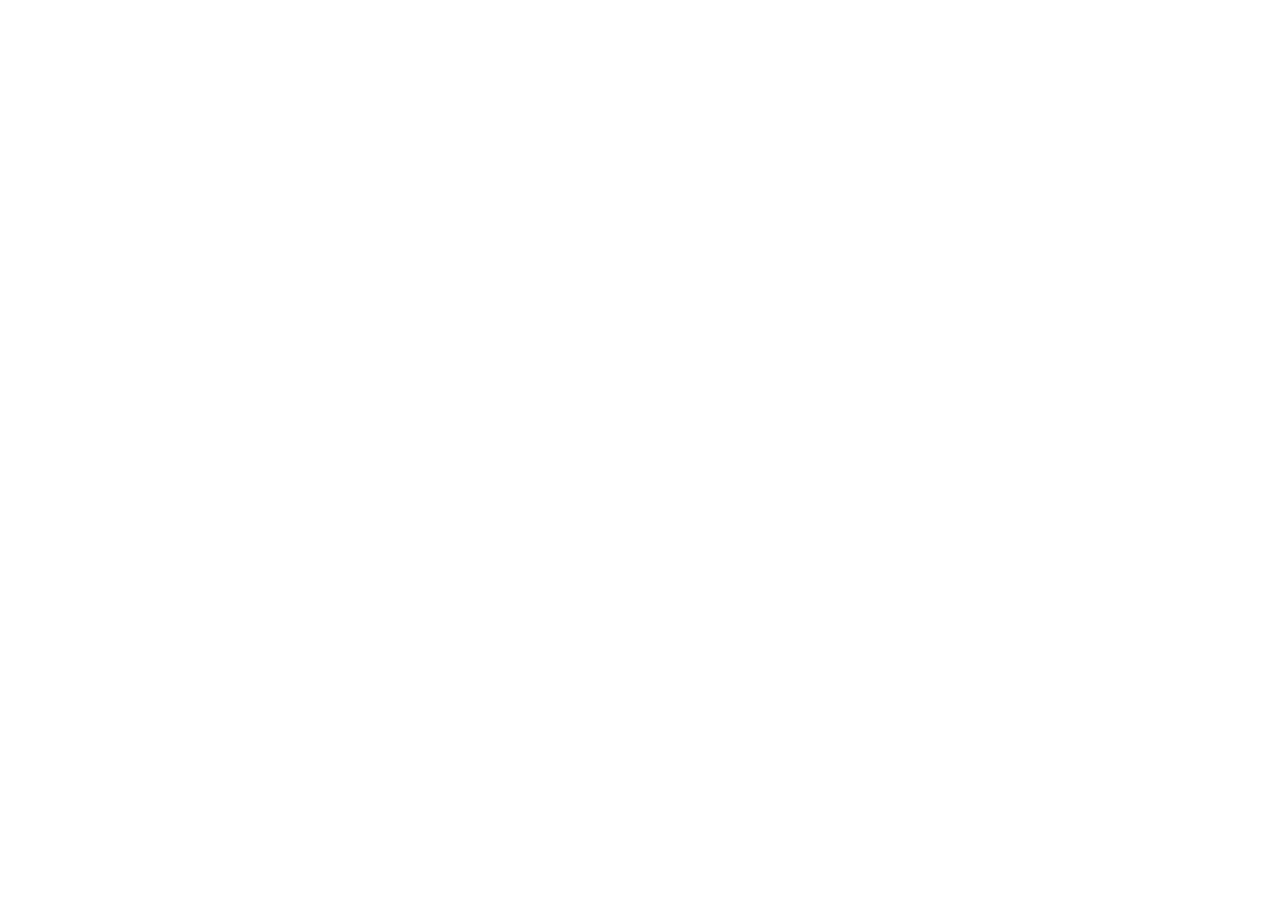
==== index.html @ 19bc9fd5 "Publish Dictello 0.2.0-beta.8 site and update feed" ====
<!doctype html><html lang="ru"><head><meta charset="UTF-8"/><meta name="viewport" content="width=device-width,initial-scale=1"/><meta name="theme-color" content="#d8ddd6"/><meta name="description" content="Dictello — локальная диктовка, перевод и работа с текстом на Mac."/><link rel="icon" type="image/png" href="/Dictello/assets/AppIcon.png"/><link rel="apple-touch-icon" href="/Dictello/assets/AppIcon.png"/><title>Dictello — говорите, Mac сделает остальное</title>  <script type="module" crossorigin src="/Dictello/assets/index--EPvh8cD.js"></script>
  <link rel="stylesheet" crossorigin href="/Dictello/assets/index-Katmkp_J.css">
</head><body><div id="root"></div></body></html>
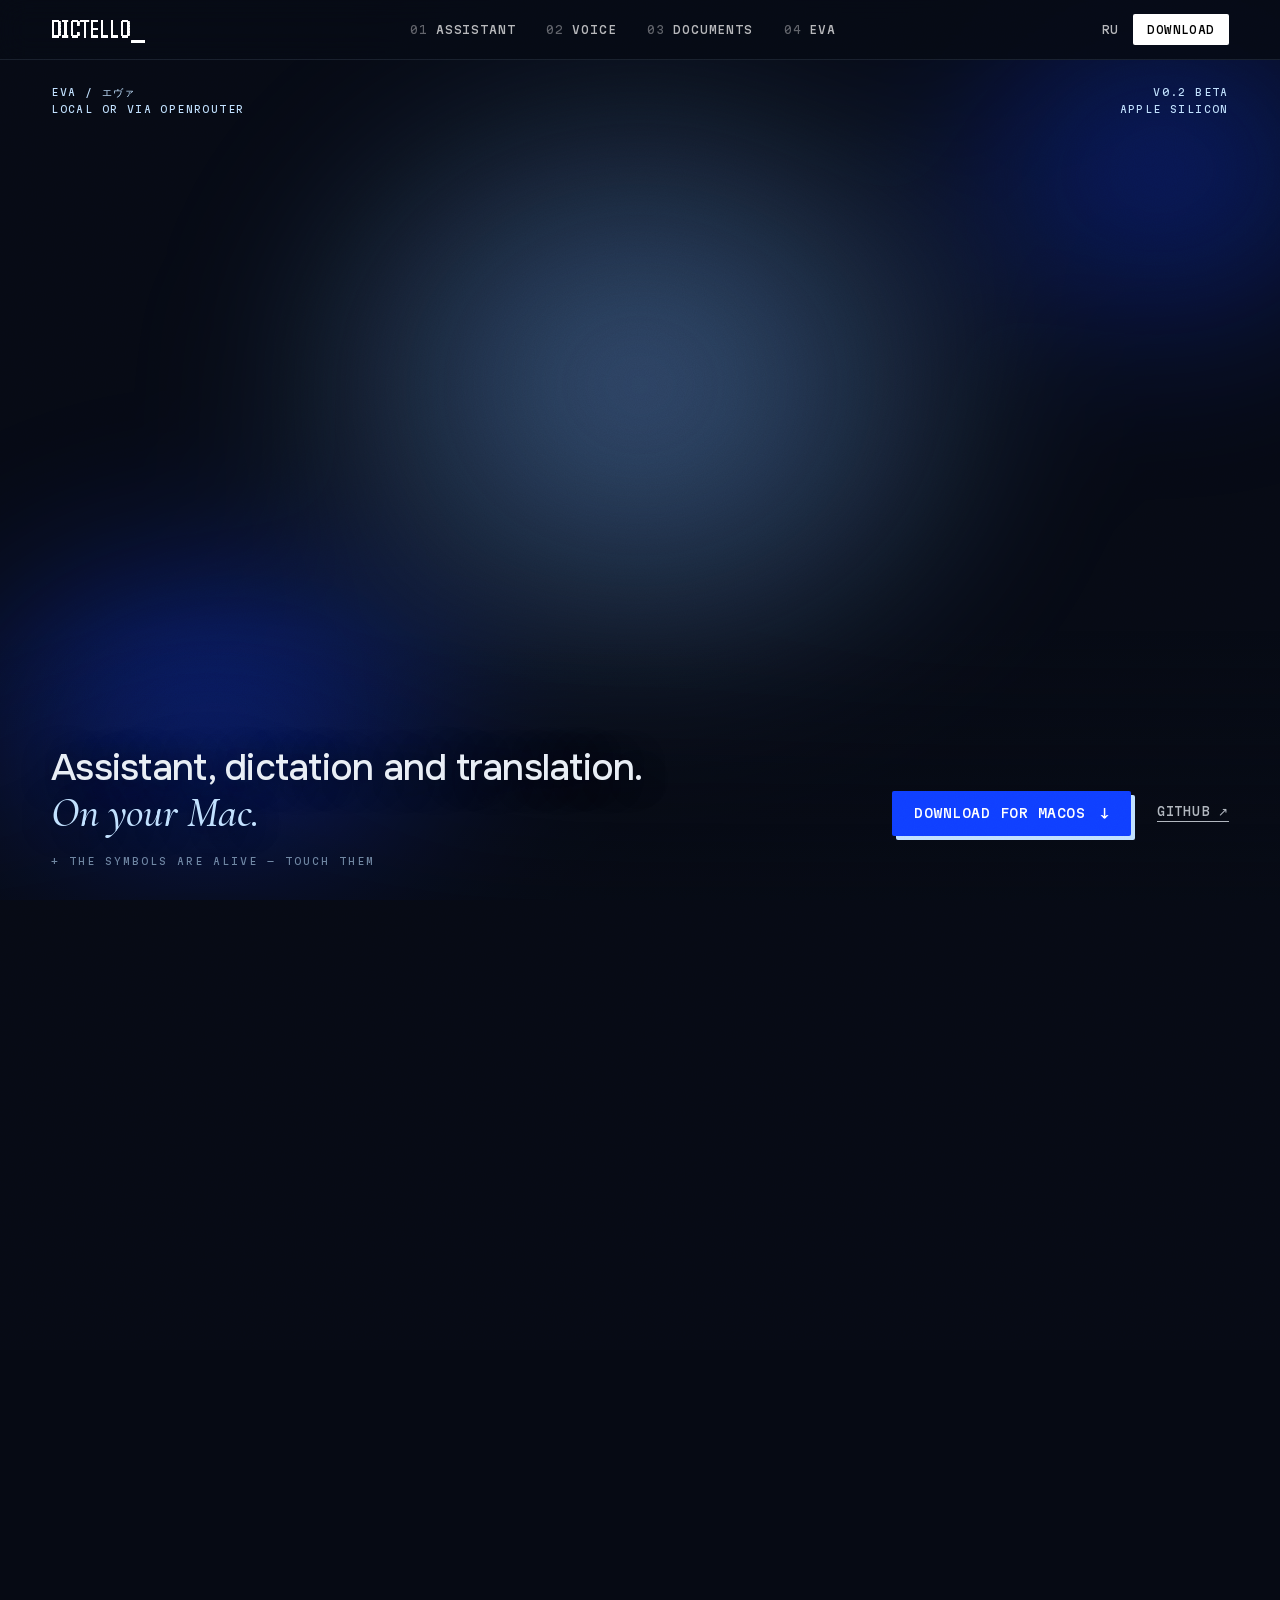
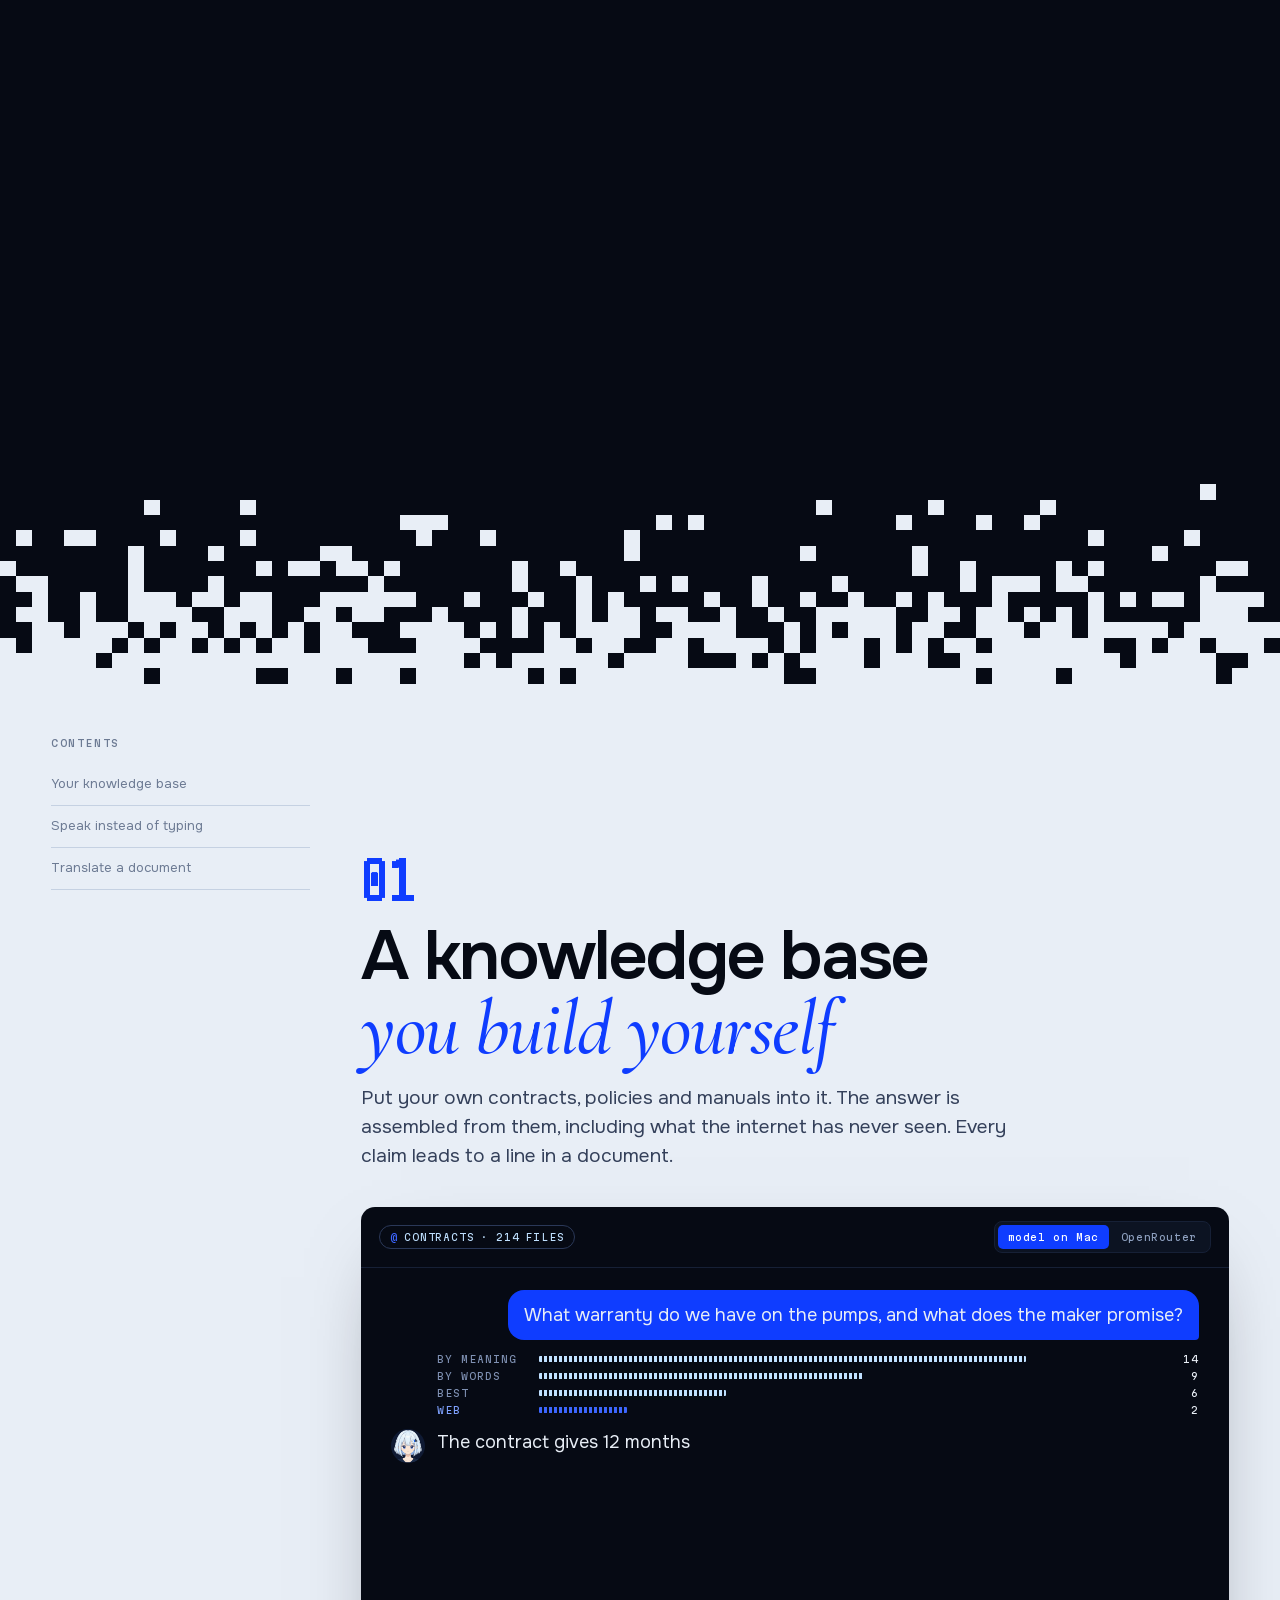
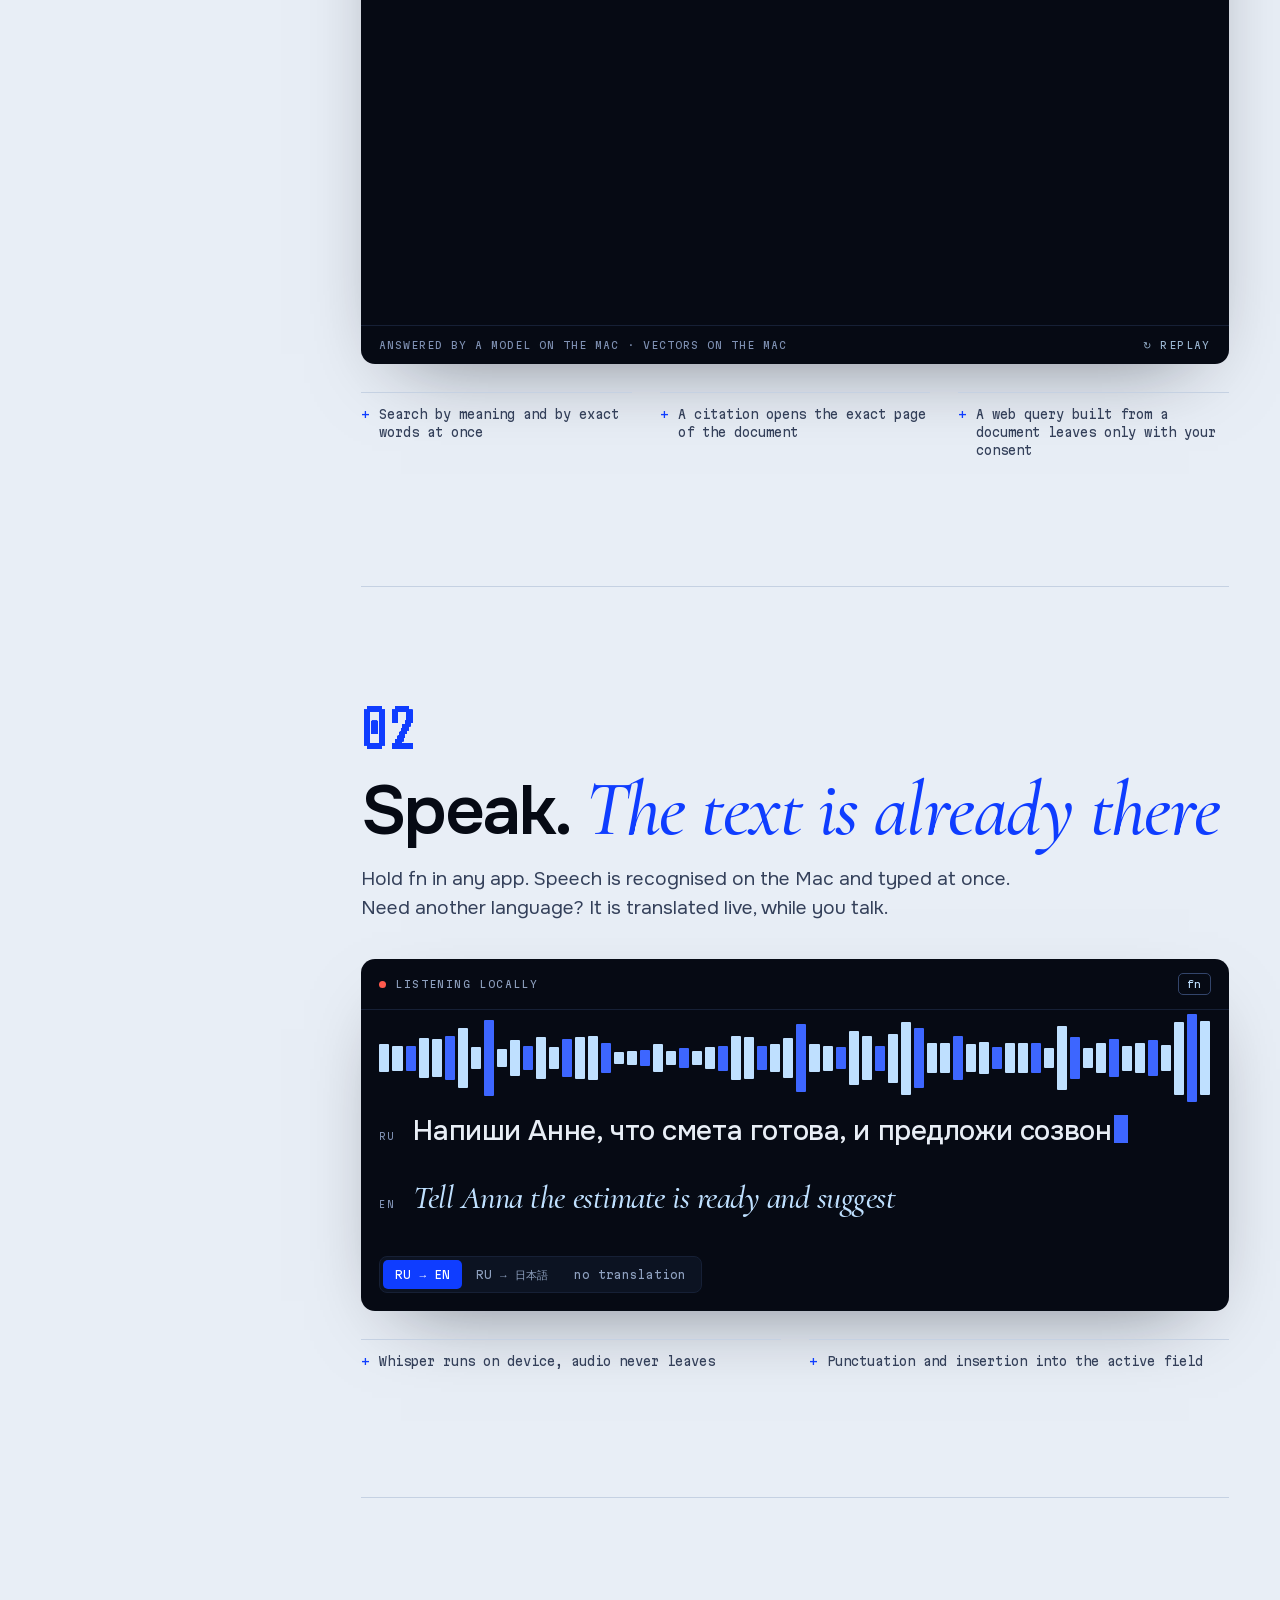
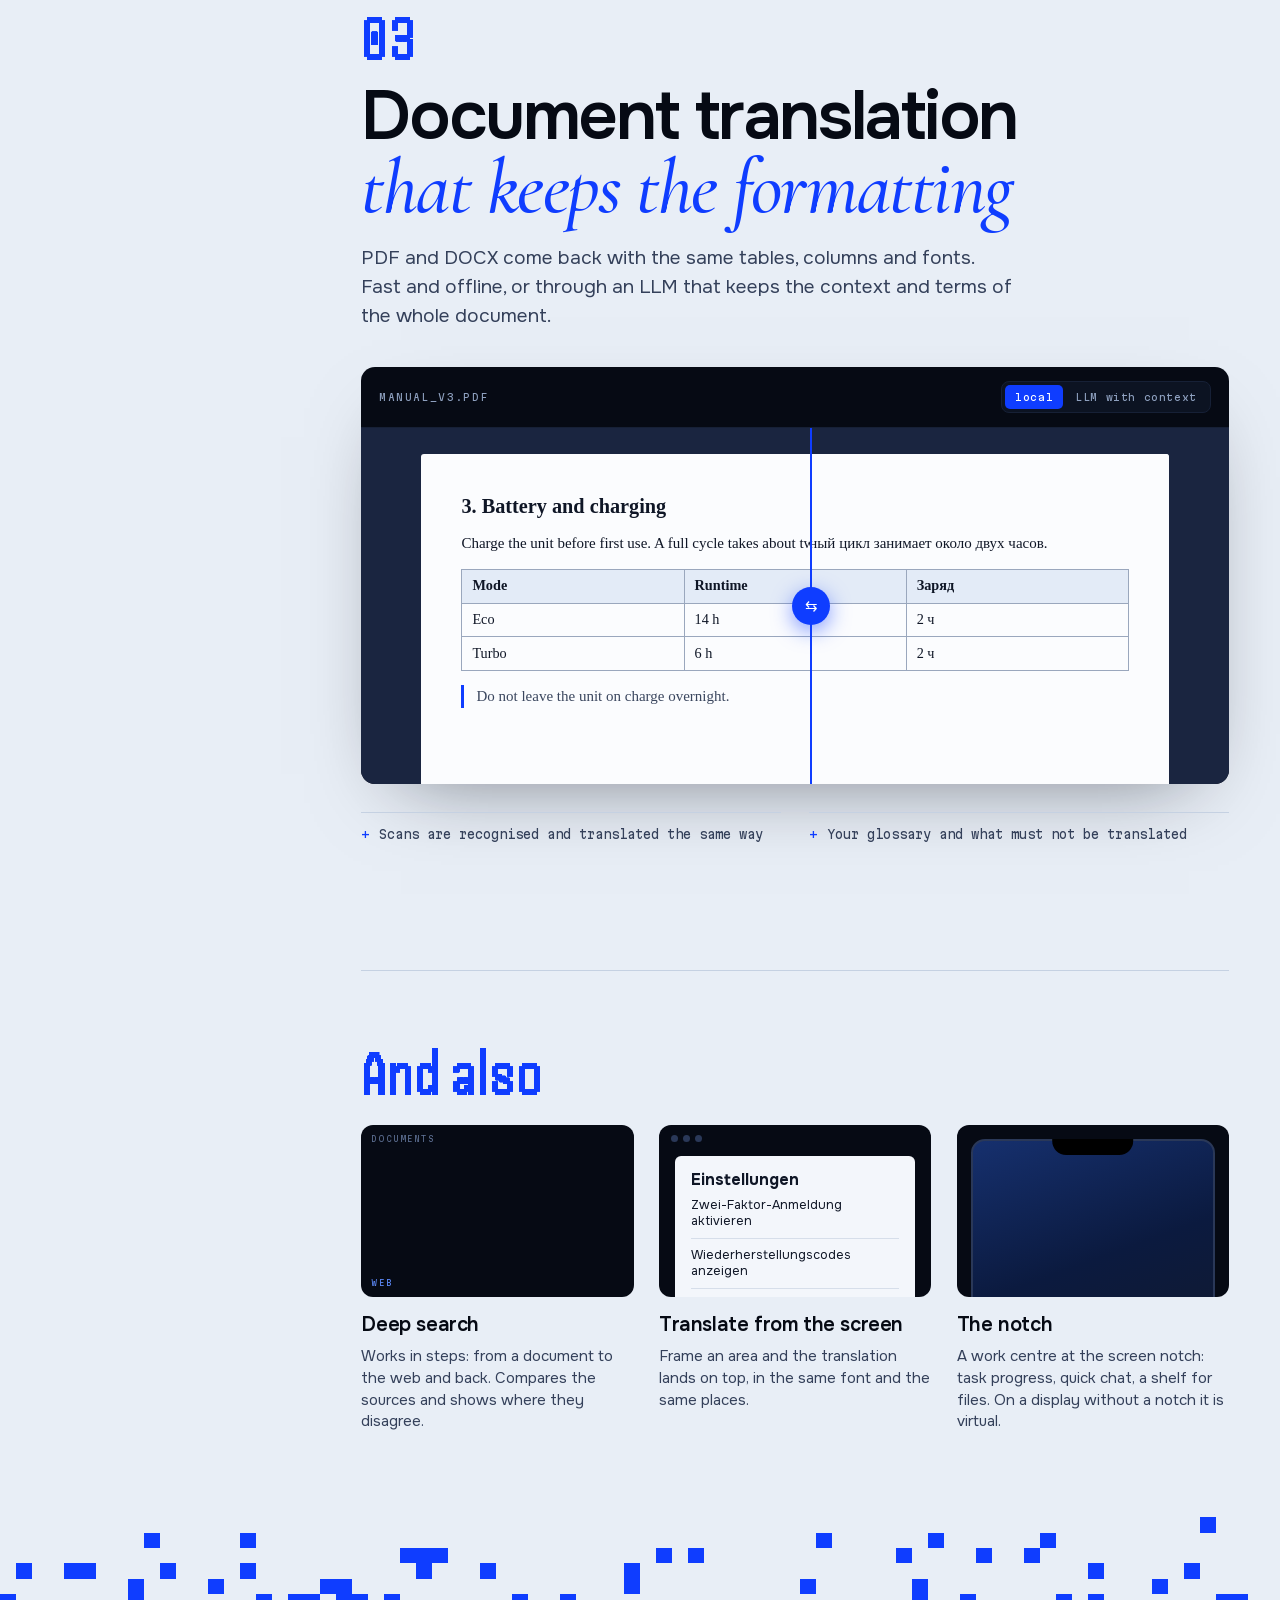
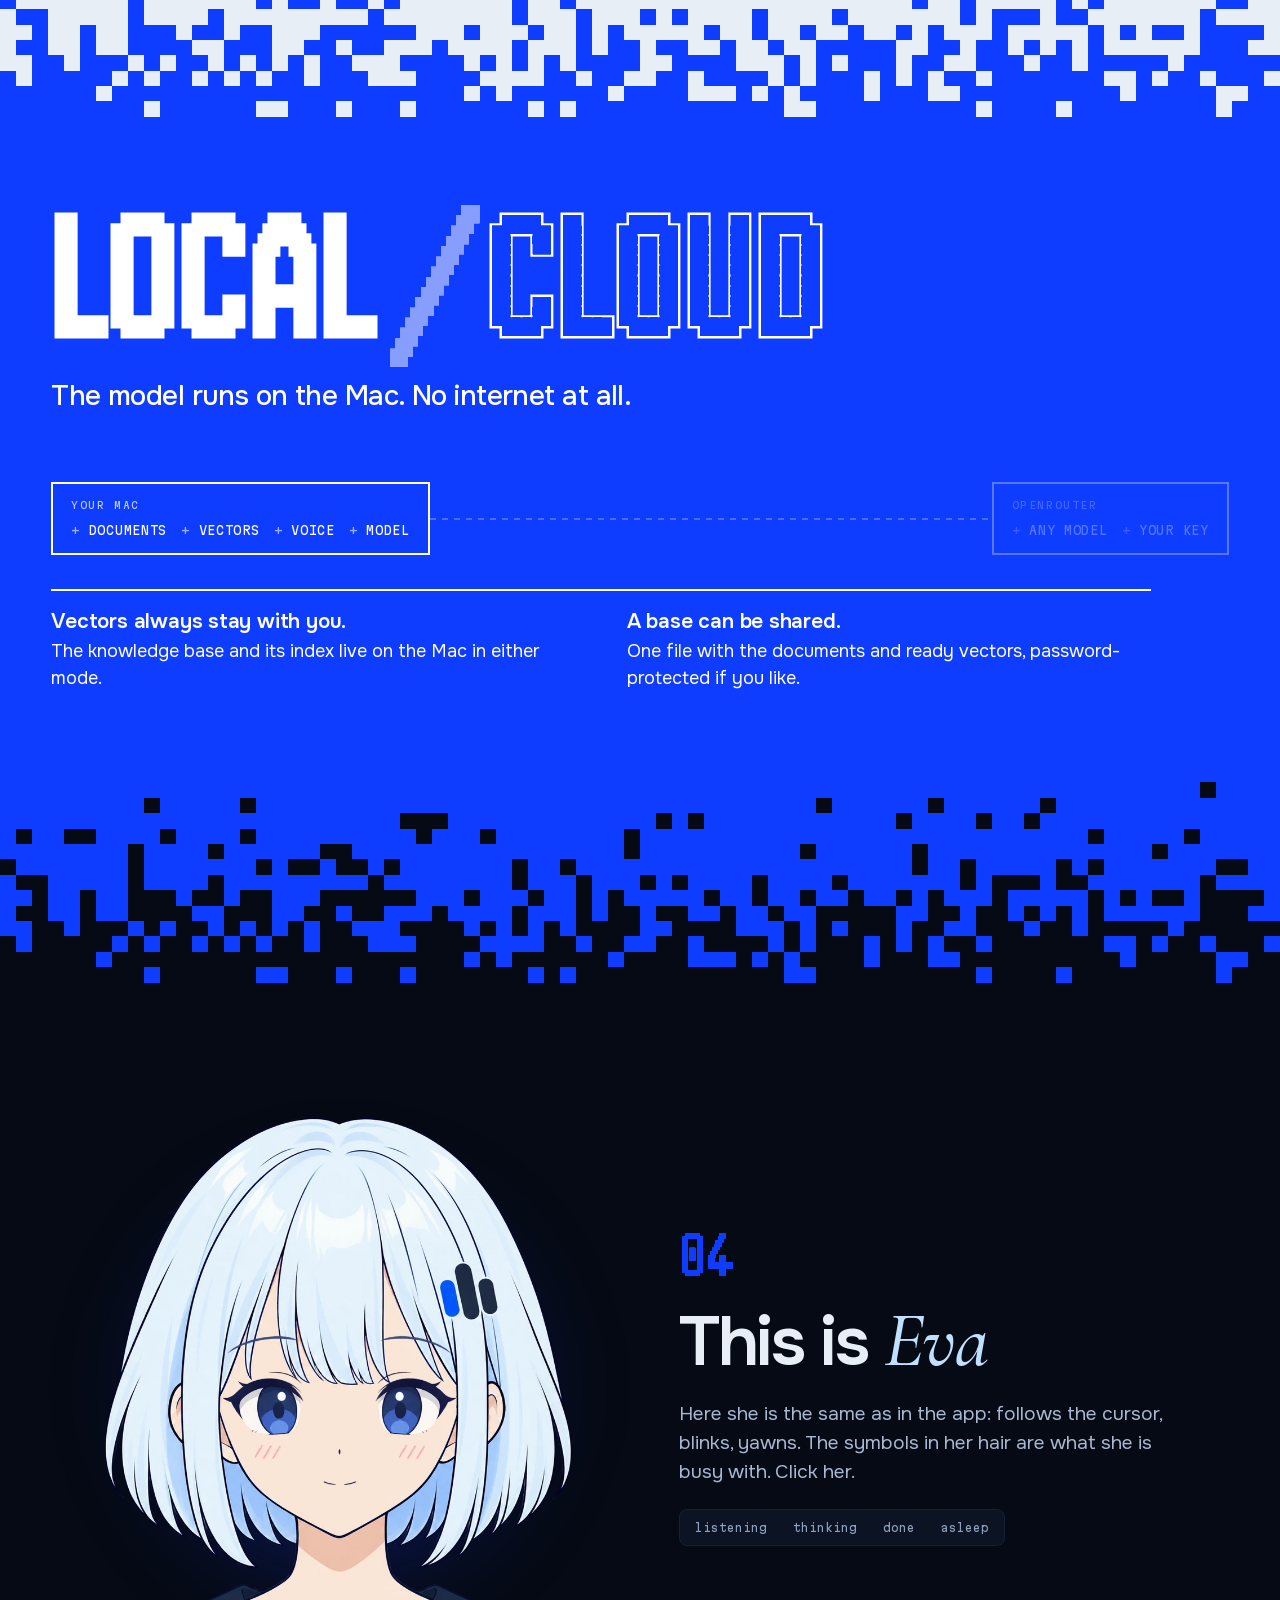
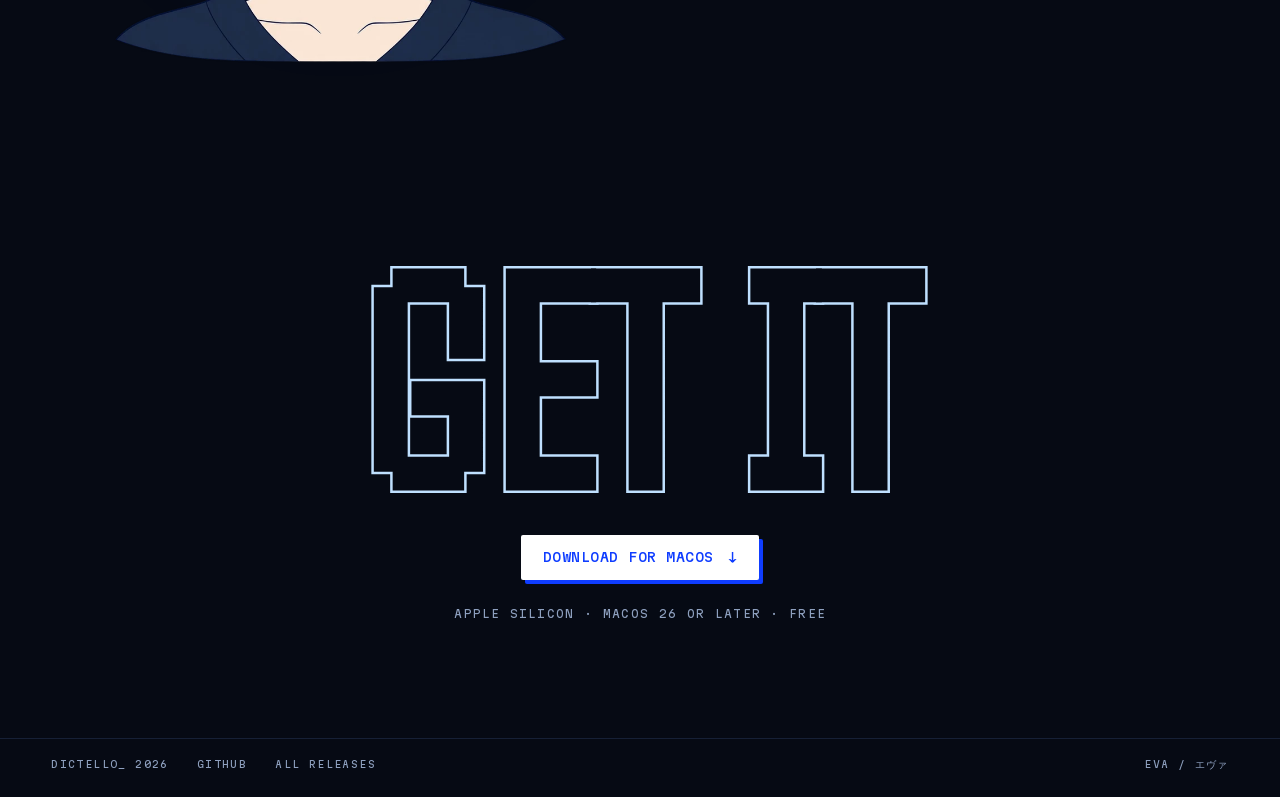
==== commit 333c9182: "Publish the new Dictello landing page Static site built from scratch (website/): glyph-field hero, a" ====
--- a/index.html
+++ b/index.html
@@ -1,3 +1,312 @@
-<!doctype html><html lang="ru"><head><meta charset="UTF-8"/><meta name="viewport" content="width=device-width,initial-scale=1"/><meta name="theme-color" content="#d8ddd6"/><meta name="description" content="Dictello — локальная диктовка, перевод и работа с текстом на Mac."/><link rel="icon" type="image/png" href="/Dictello/assets/AppIcon.png"/><link rel="apple-touch-icon" href="/Dictello/assets/AppIcon.png"/><title>Dictello — говорите, Mac сделает остальное</title>  <script type="module" crossorigin src="/Dictello/assets/index--EPvh8cD.js"></script>
-  <link rel="stylesheet" crossorigin href="/Dictello/assets/index-Katmkp_J.css">
-</head><body><div id="root"></div></body></html>
+<!doctype html>
+<html lang="ru">
+<head>
+<meta charset="utf-8">
+<meta name="viewport" content="width=device-width, initial-scale=1">
+<title>Dictello — ассистент, диктовка и перевод на вашем Mac</title>
+<meta name="description" content="Поиск по вашим документам с доказательствами, живая диктовка с переводом и перевод документов с сохранением вёрстки. Локально на Mac.">
+<meta property="og:title" content="Dictello">
+<meta property="og:description" content="Ассистент, диктовка и перевод. На вашем Mac.">
+<meta name="theme-color" content="#060a14">
+<link rel="icon" href="assets/favicon.png">
+<link rel="preload" href="fonts/handjet-cyr.woff2" as="font" type="font/woff2" crossorigin>
+<link rel="preload" href="assets/eva-gentle_neutral.webp" as="image">
+<link rel="stylesheet" href="styles.css">
+</head>
+<body>
+<div class="grain" aria-hidden="true"></div>
+
+<header class="nav">
+  <a class="nav__logo" href="#top" aria-label="Dictello">DICTELLO<i>_</i></a>
+  <nav class="nav__links" aria-label="Разделы">
+    <a href="#ask"><b>01</b><span data-i18n="nav1">Ассистент</span></a>
+    <a href="#voice"><b>02</b><span data-i18n="nav2">Голос</span></a>
+    <a href="#docs"><b>03</b><span data-i18n="nav3">Документы</span></a>
+    <a href="#eva"><b>04</b><span data-i18n="nav4">Ева</span></a>
+  </nav>
+  <div class="nav__side">
+    <button class="lang" type="button" id="lang" aria-label="Switch language">EN</button>
+    <a class="btn btn--small" href="https://github.com/NekoNokoo/Dictello/releases/download/v0.2.0-beta.15/Dictello-0.2.0-beta.15-apple-silicon-macos26.dmg" data-i18n="get">Скачать</a>
+  </div>
+</header>
+
+<main id="top">
+
+<!-- ───────── HERO ───────── -->
+<section class="hero" id="hero">
+<div class="hero__pin">
+  <div class="hero__haze" aria-hidden="true"></div>
+  <p class="tick tick--tl">EVA / エヴァ<br><span data-i18n="tickLocal">ЛОКАЛЬНО ИЛИ ЧЕРЕЗ OPENROUTER</span></p>
+  <p class="tick tick--tr">v0.2 BETA<br>APPLE SILICON</p>
+
+  <h1 class="sr">Dictello</h1>
+  <canvas class="hero__field" id="field" aria-hidden="true"></canvas>
+
+  <div class="hero__foot">
+    <p class="hero__line" data-i18n="heroLine">Ассистент, диктовка и перевод.<br><em>На вашем Mac.</em></p>
+    <div class="hero__cta">
+      <a class="btn" href="https://github.com/NekoNokoo/Dictello/releases/download/v0.2.0-beta.15/Dictello-0.2.0-beta.15-apple-silicon-macos26.dmg"><span data-i18n="getMac">Скачать для macOS</span><i aria-hidden="true">↓</i></a>
+      <a class="link" href="https://github.com/NekoNokoo/Dictello">GitHub ↗</a>
+    </div>
+    <p class="hero__hint" data-i18n="hint">Символы живые — потрогайте</p>
+  </div>
+</div>
+</section>
+
+<canvas class="dissolve" data-from="#060a14" data-to="#e8eef6" aria-hidden="true"></canvas>
+
+<!-- ───────── CHAPTERS ───────── -->
+<div class="chapters">
+  <aside class="rail" aria-hidden="true">
+    <p class="rail__title" data-i18n="contents">Содержание</p>
+    <a href="#ask" data-rail="ask" data-i18n="rail1">Ваша база знаний</a>
+    <a href="#voice" data-rail="voice" data-i18n="rail2">Говорить вместо печати</a>
+    <a href="#docs" data-rail="docs" data-i18n="rail3">Перевести документ</a>
+  </aside>
+
+  <div class="chapters__body">
+
+  <!-- 01 ASK -->
+  <section class="chapter" id="ask">
+    <header class="chapter__head">
+      <span class="num">01</span>
+      <h2><span data-i18n="askTitleA">База знаний,</span> <em data-i18n="askTitleB">которую собираете вы</em></h2>
+      <p data-i18n="askBody">Сложите в неё свои договоры, регламенты, инструкции. Ответ собирается из них — в том числе из того, чего в интернете нет. Каждое утверждение ведёт к строке в документе.</p>
+    </header>
+
+    <div class="demo demo--ask" id="demoAsk">
+      <div class="demo__bar">
+        <span class="scope"><i>@</i><span data-i18n="scope">Договоры</span> · 214 <span data-i18n="files">файлов</span></span>
+        <div class="seg seg--tight" role="group">
+          <button type="button" class="is-on" data-brain="local" data-i18n="brainLocal">модель на Mac</button>
+          <button type="button" data-brain="cloud">OpenRouter</button>
+        </div>
+      </div>
+      <div class="chat">
+        <p class="msg msg--me" id="askQ"></p>
+        <ol class="trace" id="askTrace">
+          <li data-step="sem"><b data-i18n="tSem">по смыслу</b><i style="--w:78%"></i><span>14</span></li>
+          <li data-step="lex"><b data-i18n="tLex">по словам</b><i style="--w:52%"></i><span>9</span></li>
+          <li data-step="top"><b data-i18n="tTop">лучшие</b><i style="--w:30%"></i><span>6</span></li>
+          <li data-step="web" class="is-web"><b data-i18n="tWeb">интернет</b><i style="--w:14%"></i><span>2</span></li>
+        </ol>
+        <p class="msg msg--eva"><img src="assets/eva-gentle_neutral.webp" alt="" width="34" height="34"><span id="askAnswer"></span></p>
+        <div class="srcs" id="askSrcs">
+          <button type="button" class="src" data-src="1"><small>[1] Договор поставки.pdf · <span data-i18n="pg">стр.</span> 4</small><span data-i18n="src1">из вашей базы</span></button>
+          <button type="button" class="src src--web" data-src="2"><small>[2] nordpump.example · <span data-i18n="srcWeb">сайт производителя</span></small><span data-i18n="src2">из интернета</span></button>
+        </div>
+        <div class="viewer" id="askView">
+          <article class="page page--cite" data-view="1">
+            <h3 data-i18n="v1h">7. Гарантийные обязательства</h3>
+            <p data-i18n="v1a">7.1. Поставщик гарантирует соответствие оборудования условиям настоящего договора.</p>
+            <p class="hl"><i>[1]</i><span data-i18n="v1b">7.2. Гарантийный срок на насосное оборудование составляет 12 месяцев со дня поставки.</span></p>
+            <p data-i18n="v1c">7.3. Гарантия не распространяется на расходные материалы и уплотнения.</p>
+          </article>
+          <article class="page page--cite page--web" data-view="2" hidden>
+            <h3 data-i18n="v2h">Гарантия на насосы серии N</h3>
+            <p data-i18n="v2a">Мы отвечаем за качество каждого насоса, который выходит с завода.</p>
+            <p class="hl"><i>[2]</i><span data-i18n="v2b">Гарантия производителя на всю серию N — 24 месяца с даты ввода в эксплуатацию.</span></p>
+            <p data-i18n="v2c">Для регистрации гарантии сохраните серийный номер изделия.</p>
+          </article>
+        </div>
+      </div>
+      <div class="demo__foot"><span id="askWhere"></span><button type="button" class="replay" data-replay="ask" data-i18n="replay">↻ ещё раз</button></div>
+    </div>
+
+    <ul class="facts">
+      <li data-i18n="askF1">Поиск сразу по смыслу и по точным словам</li>
+      <li data-i18n="askF2">Цитата открывает нужную страницу документа</li>
+      <li data-i18n="askF4">Запрос в интернет по документу — только с вашего согласия</li>
+    </ul>
+  </section>
+
+  <!-- 02 VOICE -->
+  <section class="chapter" id="voice">
+    <header class="chapter__head">
+      <span class="num">02</span>
+      <h2><span data-i18n="voiceTitleA">Говорите.</span> <em data-i18n="voiceTitleB">Текст уже в поле</em></h2>
+      <p data-i18n="voiceBody">Зажмите fn в любом приложении. Речь распознаётся на Mac и сразу печатается. Нужен другой язык — перевод идёт вживую, пока вы говорите.</p>
+    </header>
+
+    <div class="demo demo--voice" id="demoVoice">
+      <div class="demo__bar"><span><i class="rec"></i><span data-i18n="voiceBar">слушаю локально</span></span><span class="key">fn</span></div>
+      <div class="wave" aria-hidden="true"></div>
+      <div class="lines">
+        <p class="said"><small id="vFrom">RU</small><span id="vSaid"></span><i class="caret"></i></p>
+        <p class="tr"><small id="vTo">EN</small><span id="vTr"></span></p>
+      </div>
+      <div class="seg" role="group" aria-label="Перевод">
+        <button type="button" class="is-on" data-voice="en">RU → EN</button>
+        <button type="button" data-voice="ja">RU → 日本語</button>
+        <button type="button" data-voice="off" data-i18n="noTr">без перевода</button>
+      </div>
+    </div>
+
+    <ul class="facts">
+      <li data-i18n="voiceF1">Whisper работает на устройстве, звук никуда не уходит</li>
+      <li data-i18n="voiceF2">Знаки препинания и вставка в активное поле</li>
+    </ul>
+  </section>
+
+  <!-- 03 DOCS -->
+  <section class="chapter" id="docs">
+    <header class="chapter__head">
+      <span class="num">03</span>
+      <h2><span data-i18n="docsTitleA">Перевод документов</span> <em data-i18n="docsTitleB">с сохранением форматирования</em></h2>
+      <p data-i18n="docsBody">PDF и DOCX возвращаются с теми же таблицами, колонками и шрифтами. Быстро и офлайн — или через LLM, которая держит контекст и термины всего документа.</p>
+    </header>
+
+    <div class="demo demo--docs" id="demoDocs">
+      <div class="demo__bar">
+        <span>manual_v3.pdf</span>
+        <div class="seg seg--tight" role="group">
+          <button type="button" class="is-on" data-doc="local" data-i18n="docLocal">локально</button>
+          <button type="button" data-doc="llm" data-i18n="docLlm">LLM с контекстом</button>
+        </div>
+      </div>
+      <div class="sheet" style="--cut:52%">
+        <article class="page page--src" lang="en">
+          <h3>3. Battery and charging</h3>
+          <p>Charge the unit before first use. A full cycle takes about two hours.</p>
+          <table><tr><th>Mode</th><th>Runtime</th><th>Charge</th></tr><tr><td>Eco</td><td>14 h</td><td>2 h</td></tr><tr><td>Turbo</td><td>6 h</td><td>2 h</td></tr></table>
+          <p class="note">Do not leave the unit on charge overnight.</p>
+        </article>
+        <article class="page page--dst" lang="ru">
+          <h3>3. Аккумулятор и зарядка</h3>
+          <p><span class="v v-local">Зарядите единицу перед первым использованием.</span><span class="v v-llm">Зарядите устройство перед первым использованием.</span> Полный цикл занимает около двух часов.</p>
+          <table><tr><th>Режим</th><th>Работа</th><th>Заряд</th></tr><tr><td>Эко</td><td>14 ч</td><td>2 ч</td></tr><tr><td>Турбо</td><td>6 ч</td><td>2 ч</td></tr></table>
+          <p class="note"><span class="v v-local">Не оставляйте единицу на зарядке на ночь.</span><span class="v v-llm">Не оставляйте устройство на зарядке на ночь.</span></p>
+        </article>
+        <div class="cut" aria-hidden="true"><i>⇆</i></div>
+        <input class="cutrange" type="range" min="4" max="96" value="52" aria-label="Оригинал и перевод">
+      </div>
+    </div>
+
+    <ul class="facts">
+      <li data-i18n="docsF1">Сканы распознаются и переводятся так же</li>
+      <li data-i18n="docsF2">Свои термины и то, что переводить нельзя</li>
+    </ul>
+  </section>
+
+  <!-- AND ALSO -->
+  <section class="more" id="more">
+    <p class="more__title" data-i18n="moreTitle">И ещё</p>
+    <div class="more__grid">
+
+      <article class="mini">
+        <div class="mini__demo mini--deep" aria-hidden="true">
+          <svg viewBox="0 0 300 170">
+            <path class="ln l1" d="M58 85 C 80 85, 78 45, 100 45"/><path class="ln l2" d="M160 45 H 196"/>
+            <path class="ln l3 dash" d="M226 58 C 226 96, 130 84, 130 112"/><path class="ln l4" d="M160 125 H 196"/>
+            <path class="ln l5 hot" d="M226 60 V 110"/>
+            <rect class="nd n0" x="8" y="72" width="50" height="26" rx="13"/>
+            <rect class="nd n1" x="100" y="32" width="60" height="26" rx="5"/><rect class="nd n2" x="196" y="32" width="60" height="26" rx="5"/>
+            <rect class="nd n3 web" x="100" y="112" width="60" height="26" rx="5"/><rect class="nd n4 web" x="196" y="112" width="60" height="26" rx="5"/>
+            <circle class="bang" cx="226" cy="85" r="8"/><text class="bang__t" x="226" y="89">!</text>
+          </svg>
+          <span class="tag tag--a" data-i18n="laneDocs">документы</span><span class="tag tag--b" data-i18n="laneWeb">интернет</span>
+        </div>
+        <h3 data-i18n="m1T">Глубокий поиск</h3>
+        <p data-i18n="m1B">Идёт по шагам: из документа — в интернет и обратно. Сверяет источники и показывает, где они расходятся.</p>
+      </article>
+
+      <article class="mini">
+        <div class="mini__demo mini--screen" aria-hidden="true">
+          <div class="win"><i></i><i></i><i></i></div>
+          <div class="shot">
+            <div class="shot__t shot__src"><b>Einstellungen</b><span>Zwei-Faktor-Anmeldung aktivieren</span><span>Wiederherstellungscodes anzeigen</span></div>
+            <div class="shot__t shot__dst"><b data-i18n="m2a">Настройки</b><span data-i18n="m2b">Включить двухфакторный вход</span><span data-i18n="m2c">Показать коды восстановления</span></div>
+            <div class="shot__sel"></div>
+          </div>
+        </div>
+        <h3 data-i18n="m2T">Перевод с экрана</h3>
+        <p data-i18n="m2B">Обведите область — перевод ляжет поверх, тем же шрифтом и на тех же местах.</p>
+      </article>
+
+      <article class="mini">
+        <div class="mini__demo mini--notch" aria-hidden="true">
+          <div class="bezel">
+            <div class="notch">
+              <div class="notch__a"><i class="rec"></i><span data-i18n="m4a">Перевожу manual_v3.pdf</span><b>62%</b><u></u></div>
+              <div class="notch__b"><span class="ok">✓</span><span data-i18n="m4b">Готово · 12 страниц</span></div>
+              <div class="notch__c"><span data-i18n="m4c">Спросить Еву…</span><kbd>fn J</kbd></div>
+            </div>
+          </div>
+        </div>
+        <h3 data-i18n="m4T">Чёлка</h3>
+        <p data-i18n="m4B">Рабочий центр у выреза экрана: ход задач, быстрый чат, полка для файлов. На мониторе без выреза — виртуальная.</p>
+      </article>
+
+    </div>
+  </section>
+
+  </div>
+</div>
+
+<canvas class="dissolve" data-from="#e8eef6" data-to="#0f3dff" aria-hidden="true"></canvas>
+
+<!-- ───────── WHERE IT RUNS ───────── -->
+<section class="where" id="where">
+  <h2 class="where__pick" role="group" aria-label="Где работает модель">
+    <button type="button" class="is-on" data-where="local" data-i18n="wLocal">ЛОКАЛЬНО</button>
+    <span aria-hidden="true">/</span>
+    <button type="button" data-where="cloud" data-i18n="wCloud">ОБЛАКО</button>
+  </h2>
+  <p class="where__say" id="whereSay"></p>
+  <div class="wire" id="wire">
+    <div class="wire__box">
+      <small data-i18n="wMac">ваш Mac</small>
+      <ul><li data-i18n="wDocs">документы</li><li data-i18n="wVec">векторы</li><li data-i18n="wAudio">голос</li><li class="only-local" data-i18n="wModel">модель</li></ul>
+    </div>
+    <div class="wire__line"><span data-i18n="wSent">вопрос и найденные фрагменты</span></div>
+    <div class="wire__box wire__box--far">
+      <small>OpenRouter</small>
+      <ul><li data-i18n="wAny">любая модель</li><li data-i18n="wKey">ваш ключ</li></ul>
+    </div>
+  </div>
+  <div class="where__always">
+    <p><b data-i18n="alwA">Векторы всегда у вас.</b> <span data-i18n="alwAT">База знаний и её индекс лежат на Mac в любом режиме.</span></p>
+    <p><b data-i18n="alwB">Базой можно поделиться.</b> <span data-i18n="alwBT">Один файл с документами и готовыми векторами, при желании под паролем.</span></p>
+  </div>
+</section>
+
+<canvas class="dissolve" data-from="#0f3dff" data-to="#060a14" aria-hidden="true"></canvas>
+
+<!-- ───────── EVA ───────── -->
+<section class="eva" id="eva">
+  <div class="eva__stage" id="evaStage">
+    <img class="eva__art" id="evaArt" src="assets/eva-gentle_neutral.webp" width="1024" height="1024" alt="Ева" loading="lazy">
+    <iframe class="eva__live" id="evaLive" title="Ева" data-src="eva/app/site.html?fps=30" scrolling="no" allowtransparency="true"></iframe>
+  </div>
+  <div class="eva__text">
+    <span class="num">04</span>
+    <h2><span data-i18n="evaTitleA">Это</span> <em data-i18n="evaTitleB">Ева</em></h2>
+    <p data-i18n="evaBody">Здесь она та же, что в приложении: следит за курсором, моргает, зевает. Символы в волосах — то, чем она сейчас занята. Нажмите на неё.</p>
+    <div class="seg seg--dark" role="group" aria-label="Настроение">
+      <button type="button" data-mood="listening" data-i18n="mood1">слушает</button>
+      <button type="button" data-mood="processing" data-i18n="mood2">думает</button>
+      <button type="button" data-mood="done" data-i18n="mood3">готово</button>
+      <button type="button" data-mood="sleep" data-i18n="mood4">спит</button>
+    </div>
+  </div>
+</section>
+
+<!-- ───────── CTA ───────── -->
+<section class="cta">
+  <h2 class="cta__word"><span data-i18n="ctaWord">СКАЧАТЬ</span></h2>
+  <a class="btn btn--light" href="https://github.com/NekoNokoo/Dictello/releases/download/v0.2.0-beta.15/Dictello-0.2.0-beta.15-apple-silicon-macos26.dmg"><span data-i18n="getMac">Скачать для macOS</span><i aria-hidden="true">↓</i></a>
+  <p class="cta__req" data-i18n="req">Apple Silicon · macOS 26 и новее · бесплатно</p>
+</section>
+
+</main>
+
+<footer class="foot">
+  <span>DICTELLO<i>_</i> 2026</span>
+  <a href="https://github.com/NekoNokoo/Dictello">GitHub</a>
+  <a href="https://github.com/NekoNokoo/Dictello/releases" data-i18n="releases">Все версии</a>
+  <span class="foot__r">EVA / エヴァ</span>
+</footer>
+
+<script src="main.js" defer></script>
+</body>
+</html>
--- a/styles.css
+++ b/styles.css
@@ -0,0 +1,316 @@
+/* Dictello — site. Palette taken from Eva: ice hair, cobalt hairclip, navy collar. */
+@font-face{font-family:"Handjet";src:url(fonts/handjet-cyr.woff2) format("woff2");font-weight:100 900;font-display:swap;unicode-range:U+0301,U+0400-045F,U+0490-0491,U+04B0-04B1,U+2116}
+@font-face{font-family:"Handjet";src:url(fonts/handjet-lat.woff2) format("woff2");font-weight:100 900;font-display:swap;unicode-range:U+0000-00FF,U+2000-206F,U+20AC,U+2191,U+2193,U+2212}
+@font-face{font-family:"Martian Mono";src:url(fonts/martian-cyr.woff2) format("woff2");font-weight:300 700;font-display:swap;unicode-range:U+0301,U+0400-045F,U+0490-0491,U+04B0-04B1,U+2116}
+@font-face{font-family:"Martian Mono";src:url(fonts/martian-lat.woff2) format("woff2");font-weight:300 700;font-display:swap;unicode-range:U+0000-00FF,U+2000-206F,U+20AC,U+2191,U+2193,U+2212}
+@font-face{font-family:"Onest";src:url(fonts/onest-cyr.woff2) format("woff2");font-weight:300 700;font-display:swap;unicode-range:U+0301,U+0400-045F,U+0490-0491,U+04B0-04B1,U+2116}
+@font-face{font-family:"Onest";src:url(fonts/onest-lat.woff2) format("woff2");font-weight:300 700;font-display:swap;unicode-range:U+0000-00FF,U+2000-206F,U+20AC,U+2191,U+2193,U+2212}
+@font-face{font-family:"Cormorant";font-style:italic;src:url(fonts/cormorant-i-cyr.woff2) format("woff2");font-weight:400 600;font-display:swap;unicode-range:U+0301,U+0400-045F,U+0490-0491,U+04B0-04B1,U+2116}
+@font-face{font-family:"Cormorant";font-style:italic;src:url(fonts/cormorant-i-lat.woff2) format("woff2");font-weight:400 600;font-display:swap;unicode-range:U+0000-00FF,U+2000-206F,U+20AC,U+2191,U+2193,U+2212}
+
+:root{
+  --ink:#060a14; --ink-2:#0c1322; --ink-3:#162036;
+  --paper:#e8eef6; --paper-2:#f6f9fd; --line:#c5d1e2;
+  --cobalt:#0f3dff; --cobalt-2:#3d66ff; --ice:#bfe0ff; --ice-2:#e3f1ff;
+  --mute:#6c7a93; --warn:#ff5a4d;
+  --pixel:"Handjet","Martian Mono",monospace;
+  --mono:"Martian Mono",ui-monospace,Menlo,monospace;
+  --sans:"Onest",system-ui,-apple-system,"Segoe UI",sans-serif;
+  --serif:"Cormorant","Times New Roman",serif;
+  --gut:clamp(16px,4vw,56px);
+}
+*{box-sizing:border-box}
+html{scroll-behavior:smooth;-webkit-text-size-adjust:100%}
+body{margin:0;background:var(--ink);color:var(--paper);font:400 17px/1.5 var(--sans);overflow-x:hidden;-webkit-font-smoothing:antialiased}
+a{color:inherit;text-decoration:none}
+button{font:inherit;color:inherit;background:none;border:0;cursor:pointer;padding:0}
+h1,h2,h3,p,ul{margin:0;padding:0}
+ul{list-style:none}
+em{font-family:var(--serif);font-style:italic;font-weight:500;letter-spacing:-.01em}
+:focus-visible{outline:2px solid var(--cobalt-2);outline-offset:3px}
+::selection{background:var(--cobalt);color:#fff}
+
+/* film grain over everything */
+.grain{position:fixed;inset:-50%;z-index:50;pointer-events:none;opacity:.11;mix-blend-mode:overlay;
+  background-image:url("data:image/svg+xml,%3Csvg xmlns='http://www.w3.org/2000/svg' width='220' height='220'%3E%3Cfilter id='n'%3E%3CfeTurbulence type='fractalNoise' baseFrequency='.9' numOctaves='2' stitchTiles='stitch'/%3E%3CfeColorMatrix values='0 0 0 0 1 0 0 0 0 1 0 0 0 0 1 0 0 0 .9 0'/%3E%3C/filter%3E%3Crect width='100%25' height='100%25' filter='url(%23n)'/%3E%3C/svg%3E");
+  animation:grain 1.1s steps(6) infinite}
+@keyframes grain{0%{transform:translate(0,0)}20%{transform:translate(-3%,2%)}40%{transform:translate(2%,-4%)}60%{transform:translate(-2%,3%)}80%{transform:translate(4%,1%)}100%{transform:translate(0,0)}}
+
+/* ── nav ── */
+.nav{position:fixed;inset:0 0 auto 0;z-index:40;display:flex;align-items:center;justify-content:space-between;gap:16px;
+  padding:14px var(--gut);font:500 11px/1 var(--mono);letter-spacing:.08em;text-transform:uppercase;color:#fff;
+  background:rgba(6,10,20,.9);-webkit-backdrop-filter:blur(14px);backdrop-filter:blur(14px);border-bottom:1px solid rgba(191,224,255,.1)}
+.nav__logo{font:700 26px/1 var(--pixel);letter-spacing:.04em}
+.nav__logo i,.foot i{font-style:normal;animation:blink 1s steps(2) infinite}
+@keyframes blink{50%{opacity:0}}
+.nav__links{display:flex;gap:clamp(12px,2.4vw,34px)}
+.nav__links a{display:flex;gap:8px;opacity:.7;transition:opacity .2s}
+.nav__links a:hover{opacity:1}
+.nav__links b{font-weight:400;opacity:.5}
+.nav__side{display:flex;align-items:center;gap:14px}
+.lang{font:500 11px/1 var(--mono);letter-spacing:.08em;opacity:.7}
+.lang:hover{opacity:1}
+
+.btn{display:inline-flex;align-items:center;gap:14px;padding:16px 22px;background:var(--cobalt);color:#fff;
+  font:500 13px/1 var(--mono);letter-spacing:.04em;text-transform:uppercase;border-radius:2px;
+  box-shadow:4px 4px 0 var(--ice);transition:transform .12s steps(2),box-shadow .12s steps(2)}
+.btn:hover{transform:translate(2px,2px);box-shadow:2px 2px 0 var(--ice)}
+.btn:active{transform:translate(4px,4px);box-shadow:0 0 0 var(--ice)}
+.btn i{font-style:normal}
+.btn--small{padding:10px 14px;font-size:11px;box-shadow:none;background:#fff;color:#000}
+.btn--small:hover{transform:none;box-shadow:none;background:var(--ice)}
+.btn--light{background:#fff;color:var(--cobalt);box-shadow:4px 4px 0 var(--cobalt)}
+.btn--light:hover{box-shadow:2px 2px 0 var(--cobalt)}
+.link{font:500 12px/1 var(--mono);letter-spacing:.06em;text-transform:uppercase;border-bottom:1px solid currentColor;padding-bottom:4px;opacity:.75}
+.link:hover{opacity:1}
+
+/* ── hero ── */
+.hero{position:relative;height:230svh}
+.hero__pin{position:sticky;top:0;height:100svh;display:flex;align-items:flex-end;overflow:hidden;isolation:isolate;touch-action:pan-y;--p:0}
+.hero__foot,.tick{opacity:calc(1 - var(--p)*5)}
+.hero__haze{position:absolute;inset:-10%;z-index:-2;filter:blur(70px);
+  background:radial-gradient(38% 46% at 50% 44%,rgba(120,180,255,.42),transparent 70%),
+             radial-gradient(30% 34% at 22% 78%,rgba(15,61,255,.55),transparent 70%),
+             radial-gradient(26% 30% at 84% 24%,rgba(15,61,255,.38),transparent 70%);
+  animation:haze 16s ease-in-out infinite alternate}
+@keyframes haze{to{transform:translate(2%,-3%) scale(1.06)}}
+.tick{position:absolute;z-index:3;top:84px;font:400 10px/1.7 var(--mono);letter-spacing:.14em;text-transform:uppercase;color:var(--ice)}
+.tick--tl{left:var(--gut)} .tick--tr{right:var(--gut);text-align:right}
+
+.sr{position:absolute;width:1px;height:1px;overflow:hidden;clip-path:inset(50%)}
+.hero__field{position:absolute;inset:0;width:100%;height:100%;z-index:-1;display:block}
+.hero__pin::after{content:"";position:absolute;inset:auto 0 0 0;height:30%;z-index:-1;pointer-events:none;background:linear-gradient(transparent,rgba(6,10,20,.7))}
+
+.hero__foot{position:relative;z-index:3;display:grid;grid-template-columns:1fr auto;align-items:end;gap:20px 40px;
+  padding:0 var(--gut) 34px;width:100%;pointer-events:none}
+.hero__foot>*{pointer-events:auto}
+.hero__line{font:500 clamp(22px,2.9vw,40px)/1.1 var(--sans);letter-spacing:-.02em;max-width:16em;text-wrap:balance;text-shadow:0 2px 30px var(--ink)}
+.hero__line em{color:var(--ice);font-size:1.16em}
+.hero__cta{display:flex;align-items:center;gap:26px}
+.hero__hint{grid-column:1/-1;font:400 10px/1 var(--mono);letter-spacing:.2em;text-transform:uppercase;color:var(--ice);opacity:.55}
+.hero__hint::before{content:"+ ";}
+
+/* ── pixel dissolve between worlds ── */
+.dissolve{display:block;width:100%;height:clamp(120px,18vw,240px);image-rendering:pixelated;margin:-1px 0}
+
+/* ── chapters (light) ── */
+.chapters{background:var(--paper);color:var(--ink);display:grid;grid-template-columns:minmax(180px,22%) 1fr;gap:0 var(--gut);padding:40px var(--gut) 60px}
+.rail{position:sticky;top:96px;align-self:start;display:grid;gap:0;font:400 13px/1.3 var(--sans);color:var(--mute)}
+.rail__title{font:500 10px/1 var(--mono);letter-spacing:.16em;text-transform:uppercase;margin-bottom:16px}
+.rail a{padding:12px 0;border-bottom:1px solid var(--line);transition:color .2s,padding .2s}
+.rail a.is-on{color:var(--ink);font-weight:600;border-color:var(--ink);padding-left:10px}
+.chapters__body{min-width:0;max-width:980px}
+.chapter{padding:clamp(56px,9vw,130px) 0;border-bottom:1px solid var(--line);scroll-margin-top:40px}
+.chapter:last-child{border-bottom:0}
+.chapter__head{display:grid;gap:18px;margin-bottom:36px}
+.num{font:700 clamp(40px,5vw,64px)/.8 var(--pixel);color:var(--cobalt);letter-spacing:.02em}
+.chapter h2,.eva h2{font:600 clamp(34px,5.4vw,76px)/.98 var(--sans);letter-spacing:-.035em;text-wrap:balance}
+.chapter h2 em,.eva h2 em{font-size:1.12em;color:var(--cobalt);letter-spacing:-.02em}
+.chapter__head p{max-width:34em;font-size:clamp(17px,1.5vw,20px);color:#34405a}
+
+.facts{display:grid;grid-template-columns:repeat(auto-fit,minmax(220px,1fr));gap:0 28px;margin-top:28px;font:400 12px/1.5 var(--mono);color:#34405a}
+.facts li{padding:12px 0 12px 18px;border-top:1px solid var(--line);position:relative}
+.facts li::before{content:"+";position:absolute;left:0;color:var(--cobalt)}
+
+/* demo shell */
+.demo{position:relative;background:var(--ink);color:var(--paper);border-radius:14px;overflow:hidden;box-shadow:0 30px 80px -40px rgba(6,10,20,.55)}
+.demo__bar{display:flex;flex-wrap:wrap;align-items:center;justify-content:space-between;gap:10px 12px;padding:14px 18px;border-bottom:1px solid var(--ink-3);
+  font:400 10px/1 var(--mono);letter-spacing:.14em;text-transform:uppercase;color:#8ea0bf}
+.replay{letter-spacing:.14em;text-transform:uppercase;color:var(--ice);opacity:.8} .replay:hover{opacity:1}
+.seg{display:inline-flex;gap:2px;padding:3px;background:var(--ink-2);border:1px solid var(--ink-3);border-radius:8px;font:400 11px/1 var(--mono)}
+.seg button{padding:9px 12px;border-radius:5px;color:#8ea0bf;transition:background .15s,color .15s;white-space:nowrap}
+.seg button.is-on{background:var(--cobalt);color:#fff}
+.seg--tight button{padding:7px 10px;font-size:10px;letter-spacing:.06em;text-transform:none}
+
+/* 01 assistant */
+.scope{display:inline-flex;align-items:center;gap:6px;padding:6px 10px;border:1px solid #2a3858;border-radius:99px;color:var(--ice);letter-spacing:.08em}
+.scope i{font-style:normal;color:var(--cobalt-2)}
+.chat{display:grid;gap:14px;padding:22px clamp(14px,3vw,30px);min-height:640px;align-content:start}
+.msg{max-width:46em;font:400 clamp(15px,1.5vw,18px)/1.45 var(--sans)}
+.msg--me{justify-self:end;padding:12px 16px;background:var(--cobalt);border-radius:16px 16px 4px 16px;min-height:1.45em}
+.msg--me:empty{visibility:hidden}
+.msg--eva{display:grid;grid-template-columns:34px 1fr;gap:12px;align-items:start;min-height:3.2em}
+.msg--eva img{border-radius:50%;background:#0f1a33;object-fit:cover}
+.msg sup{font:500 10px/1 var(--mono);color:var(--ice);margin-left:2px;cursor:pointer}
+.msg mark{background:none;color:#ff9d8a}
+.trace{list-style:none;display:grid;gap:7px;margin:0 0 0 46px;padding:0;font:400 10px/1 var(--mono);letter-spacing:.1em;text-transform:uppercase;color:#7f91b3}
+.trace li{display:grid;grid-template-columns:92px 1fr 26px;align-items:center;gap:10px;opacity:0;transform:translateX(-8px);transition:opacity .3s,transform .3s}
+.trace li.on{opacity:1;transform:none}
+.trace b{font-weight:400}
+.trace i{height:6px;border-radius:1px;background:repeating-linear-gradient(90deg,var(--ice) 0 3px,transparent 3px 5px);width:0;transition:width .7s cubic-bezier(.2,.7,.2,1)}
+.trace li.on i{width:var(--w)}
+.trace li.is-web i{background:repeating-linear-gradient(90deg,var(--cobalt-2) 0 3px,transparent 3px 5px)}
+.trace li.is-web b{color:#7fa2ff}
+.trace span{text-align:right;color:var(--paper)}
+.srcs{display:grid;grid-template-columns:repeat(2,minmax(0,1fr));gap:10px;margin-left:46px}
+.src{display:grid;gap:6px;text-align:left;padding:11px 13px;background:var(--ink-2);border:1px solid #2a3858;border-radius:8px;font:500 13px/1.3 var(--sans);opacity:0;transform:translateY(8px);transition:opacity .3s,transform .3s,border-color .2s,box-shadow .2s}
+.src.on{opacity:1;transform:none}
+.src small{font:400 9px/1.3 var(--mono);letter-spacing:.08em;text-transform:uppercase;color:#7f91b3}
+.src--web{background:#0b1a3f;border-color:#2c4fb5} .src--web small{color:#7fa2ff}
+.src.hot{border-color:var(--ice);box-shadow:0 0 0 3px rgba(191,224,255,.18)}
+.viewer{margin-left:46px;opacity:0;transform:translateY(10px);transition:opacity .35s,transform .35s}
+.viewer.on{opacity:1;transform:none}
+.page--cite{min-height:0;border-radius:6px;padding:clamp(16px,2.4vw,28px) clamp(18px,3vw,36px)}
+.page--cite p{margin:.5em 0;color:#5a6680}
+.page--web{font-family:var(--sans);background:#f3f7ff}
+.page--web h3{font-family:var(--sans)}
+.hl{position:relative;color:#0f1626!important;padding:.45em .7em;margin:.7em -.7em!important;border-radius:4px}
+.hl::before{content:"";position:absolute;inset:0;border:2px solid var(--cobalt);border-radius:4px;background:rgba(15,61,255,.08);clip-path:inset(0 100% 0 0)}
+.viewer.on .hl::before{clip-path:inset(0);transition:clip-path .7s cubic-bezier(.6,0,.2,1) .25s}
+.hl i{position:absolute;right:-2px;top:-11px;z-index:1;padding:3px 6px;background:var(--cobalt);color:#fff;font:500 10px/1 var(--mono);font-style:normal;border-radius:3px;opacity:0}
+.viewer.on .hl i{opacity:1;transition:opacity .2s .8s}
+.demo__foot{display:flex;justify-content:space-between;gap:12px;padding:12px 18px;border-top:1px solid var(--ink-3);font:400 10px/1.4 var(--mono);letter-spacing:.1em;text-transform:uppercase;color:#7f91b3}
+
+/* 02 voice */
+.demo--voice{padding-bottom:18px}
+.rec{display:inline-block;width:7px;height:7px;border-radius:50%;background:var(--warn);margin-right:9px;animation:blink 1.2s steps(2) infinite}
+.key{border:1px solid #33456b;border-radius:5px;padding:5px 8px;color:var(--ice);letter-spacing:.04em;text-transform:none}
+.wave{display:flex;align-items:center;gap:3px;height:96px;padding:0 18px;overflow:hidden}
+.wave i{flex:1;min-width:2px;height:calc(var(--h,.1)*100%);background:var(--ice);border-radius:1px;transition:height .09s linear}
+.wave i:nth-child(3n){background:var(--cobalt-2)}
+.lines{display:grid;gap:10px;padding:8px 18px 20px;min-height:150px}
+.lines p{display:grid;grid-template-columns:34px 1fr;align-items:baseline;font:500 clamp(18px,2.3vw,28px)/1.25 var(--sans);letter-spacing:-.015em}
+.lines small{font:400 9px/1 var(--mono);letter-spacing:.14em;color:#7f91b3}
+.lines .tr{color:var(--ice);font-family:var(--serif);font-style:italic;font-size:clamp(21px,2.7vw,33px)}
+.lines .tr.off{visibility:hidden}
+.said{position:relative} .caret{display:none}
+#vSaid::after{content:"";display:inline-block;width:.5em;height:1em;margin-left:3px;vertical-align:-.12em;background:var(--cobalt-2);animation:blink .9s steps(2) infinite}
+.demo--voice .seg{margin:0 18px}
+
+/* 03 docs */
+.sheet{position:relative;background:#1a2540;padding:26px clamp(14px,5vw,60px) 0;--cut:52%}
+.page{background:#fbfcfe;color:#0f1626;padding:clamp(18px,3.4vw,40px);min-height:330px;border-radius:3px 3px 0 0;font:400 clamp(12px,1.25vw,15px)/1.5 Georgia,"Times New Roman",serif}
+.page h3{font:700 1.35em/1.2 Georgia,serif;margin-bottom:.7em}
+.page table{width:100%;table-layout:fixed;border-collapse:collapse;margin:1em 0;font-size:.95em}
+.page th,.page td{border:1px solid #9aa7bd;padding:.4em .7em;text-align:left}
+.page th{background:#e3ebf7}
+.page .note{border-left:3px solid var(--cobalt);padding-left:.8em;color:#3a465e}
+.page--dst{position:absolute;inset:26px clamp(14px,5vw,60px) 0;clip-path:inset(0 0 0 var(--cut))}
+.v{transition:background .5s}
+.v-llm{display:none} .is-llm .v-local{display:none} .is-llm .v-llm{display:inline;background:#d7e4ff}
+.cut{position:absolute;top:0;bottom:0;left:calc(clamp(14px,5vw,60px) + (100% - 2*clamp(14px,5vw,60px))*var(--cutf,.52));width:2px;background:var(--cobalt);pointer-events:none}
+.cut i{position:absolute;top:50%;left:50%;width:38px;height:38px;margin:-19px;border-radius:50%;background:var(--cobalt);color:#fff;display:grid;place-items:center;font:500 15px/1 var(--mono);font-style:normal;box-shadow:0 6px 20px rgba(15,61,255,.5)}
+.cutrange{position:absolute;inset:0;width:100%;height:100%;opacity:0;cursor:ew-resize;margin:0}
+
+/* ── and also: three small looping demos ── */
+.more{padding:clamp(40px,6vw,80px) 0 10px}
+.more__title{font:700 clamp(40px,5vw,64px)/.8 var(--pixel);color:var(--cobalt);margin-bottom:26px}
+.more__grid{display:grid;grid-template-columns:repeat(3,minmax(0,1fr));gap:clamp(14px,2vw,26px)}
+.mini{display:grid;gap:10px;align-content:start}
+.mini h3{font:600 20px/1.15 var(--sans);letter-spacing:-.02em;margin-top:6px}
+.mini p{font-size:15px;line-height:1.45;color:#34405a}
+.mini__demo{position:relative;aspect-ratio:300/190;background:var(--ink);border-radius:12px;overflow:hidden;color:var(--paper);--t:8s}
+.tag{position:absolute;left:10px;font:400 8px/1 var(--mono);letter-spacing:.14em;text-transform:uppercase;color:#5d6f92}
+.tag--a{top:10px} .tag--b{bottom:10px;color:#5f8dff}
+
+.mini--deep svg{position:absolute;inset:6% 0;width:100%;height:88%}
+.nd{fill:#0c1322;stroke:#3a4c72;stroke-width:1.2;animation:pop var(--t) infinite both}
+.nd.web{fill:#0b1a3f;stroke:#3d66ff}
+.n0{stroke:var(--ice);animation-delay:0s}.n1{animation-delay:.5s}.n2{animation-delay:1.2s}.n3{animation-delay:2.2s}.n4{animation-delay:2.9s}
+.ln{fill:none;stroke:#44567a;stroke-width:1.3;stroke-dasharray:120;animation:draw var(--t) infinite both}
+.ln.dash{stroke:#3d66ff;stroke-dasharray:3 3;animation-name:fadeln}
+.ln.hot{stroke:var(--warn);stroke-width:2.5}
+.l1{animation-delay:.25s}.l2{animation-delay:.9s}.l3{animation-delay:1.7s}.l4{animation-delay:2.6s}.l5{animation-delay:3.4s}
+.bang{fill:var(--warn);transform-origin:226px 85px;animation:bang var(--t) infinite both;animation-delay:3.8s}
+.bang__t{fill:#fff;font:700 11px var(--mono);text-anchor:middle;animation:fadeln var(--t) infinite both;animation-delay:3.9s}
+@keyframes pop{0%{opacity:0;transform:translateY(4px)}5%,84%{opacity:1;transform:none}90%,100%{opacity:0}}
+@keyframes draw{0%{stroke-dashoffset:120;opacity:1}8%,84%{stroke-dashoffset:0;opacity:1}90%,100%{stroke-dashoffset:0;opacity:0}}
+@keyframes fadeln{0%{opacity:0}6%,84%{opacity:1}90%,100%{opacity:0}}
+@keyframes bang{0%{opacity:0;transform:scale(.2)}4%{opacity:1;transform:scale(1.5)}8%,36%{opacity:1;transform:scale(1)}42%,100%{opacity:0;transform:scale(1)}}
+
+.win{display:flex;gap:5px;padding:10px 12px}
+.win i{width:7px;height:7px;border-radius:50%;background:#2a3858}
+.shot{position:relative;margin:4px 16px 0;padding:14px 16px;background:#f3f6fb;color:#0f1626;border-radius:6px 6px 0 0;height:100%}
+.shot__t{display:grid;gap:9px;font:400 12.5px/1.25 var(--sans)}
+.shot__t b{font:700 16px/1.2 var(--sans)}
+.shot__t span{padding-bottom:9px;border-bottom:1px solid #d6deea}
+.shot__dst{position:absolute;inset:14px 16px auto;animation:swapin var(--t) infinite both}
+.shot__src{animation:swapout var(--t) infinite both}
+.shot__sel{position:absolute;left:8px;top:6px;width:calc(100% - 16px);height:118px;border:2px solid var(--cobalt);background:rgba(15,61,255,.08);border-radius:3px;transform-origin:0 0;animation:sel var(--t) infinite both}
+@keyframes sel{0%,6%{transform:scale(0);opacity:1}26%,34%{transform:scale(1);opacity:1}44%,100%{transform:scale(1);opacity:0}}
+@keyframes swapout{0%,34%{opacity:1}42%,90%{opacity:0}96%,100%{opacity:1}}
+@keyframes swapin{0%,34%{opacity:0}42%,90%{opacity:1}96%,100%{opacity:0}}
+
+
+.bezel{position:absolute;inset:14px 14px -30px;border:2px solid #2a3858;border-radius:14px;background:linear-gradient(160deg,#16306e,#0b1a3f 60%,#101a33)}
+.notch{position:absolute;left:50%;top:-2px;transform:translateX(-50%);background:#000;border-radius:0 0 14px 14px;overflow:hidden;width:34%;height:16px;animation:notch 9s infinite both cubic-bezier(.3,1.3,.5,1)}
+.notch>div{position:absolute;inset:0;display:flex;align-items:center;gap:8px;padding:0 14px;font:500 11px/1 var(--sans);color:#fff;white-space:nowrap;opacity:0}
+.notch__a{animation:na 9s infinite both} .notch__b{animation:nb 9s infinite both} .notch__c{animation:nc 9s infinite both}
+.notch__a b{margin-left:auto;font:500 10px var(--mono);color:var(--ice)}
+.notch__a u{position:absolute;left:14px;right:14px;bottom:7px;height:2px;background:linear-gradient(90deg,var(--cobalt-2) 62%,#26314d 0)}
+.notch .ok{color:#67e39a}
+.notch__c{color:#8ea0bf!important;justify-content:space-between}
+.notch kbd{font:500 9px var(--mono);border:1px solid #33456b;border-radius:4px;padding:3px 5px;color:var(--ice)}
+@keyframes notch{0%,8%{width:34%;height:16px}14%,38%{width:84%;height:44px}44%,60%{width:62%;height:34px}66%,90%{width:84%;height:38px}96%,100%{width:34%;height:16px}}
+@keyframes na{0%,14%{opacity:0}18%,36%{opacity:1}40%,100%{opacity:0}}
+@keyframes nb{0%,44%{opacity:0}48%,58%{opacity:1}62%,100%{opacity:0}}
+@keyframes nc{0%,66%{opacity:0}70%,88%{opacity:1}92%,100%{opacity:0}}
+
+/* ── where it runs ── */
+.where{background:var(--cobalt);color:#fff;padding:clamp(36px,6vw,80px) var(--gut);display:grid;gap:clamp(18px,3vw,34px)}
+.where__pick{display:flex;flex-wrap:wrap;align-items:baseline;gap:0 .16em;font:800 clamp(64px,13.5vw,230px)/.8 var(--pixel);letter-spacing:-.01em}
+.where__pick button{color:var(--cobalt);-webkit-text-stroke:5px #fff;paint-order:stroke fill;transition:color .15s steps(2)}
+.where__pick button.is-on{color:#fff}
+.where__pick span{opacity:.5}
+.where__say{font:500 clamp(19px,2.2vw,30px)/1.2 var(--sans);letter-spacing:-.02em;max-width:26em;min-height:2.4em;text-wrap:balance}
+.wire{display:grid;grid-template-columns:auto minmax(60px,1fr) auto;align-items:center;font:400 12px/1.5 var(--mono);letter-spacing:.06em;text-transform:uppercase}
+.wire__box{border:2px solid #fff;padding:14px 18px;min-width:180px;transition:opacity .3s}
+.wire__box small{display:block;margin-bottom:8px;font-size:10px;letter-spacing:.16em;opacity:.75}
+.wire__box ul{display:flex;flex-wrap:wrap;gap:6px 14px}
+.wire__box li::before{content:"+ ";opacity:.6}
+.wire__line{position:relative;height:2px;background:repeating-linear-gradient(90deg,#fff 0 6px,transparent 6px 12px);background-size:12px 2px;opacity:.25;transition:opacity .3s}
+.wire__line span{position:absolute;left:50%;bottom:10px;transform:translateX(-50%);white-space:nowrap;font-size:10px;opacity:0;transition:opacity .3s}
+.wire.is-cloud .wire__line{opacity:1;animation:flow .5s linear infinite}
+.wire.is-cloud .wire__line span{opacity:1}
+@keyframes flow{to{background-position:12px 0}}
+.wire__box--far{opacity:.3} .wire.is-cloud .wire__box--far{opacity:1}
+.wire.is-cloud .only-local{text-decoration:line-through;opacity:.5}
+.where__always{display:grid;grid-template-columns:repeat(2,minmax(0,1fr));gap:18px var(--gut);border-top:2px solid #fff;padding-top:18px;font-size:clamp(15px,1.4vw,18px);max-width:1100px}
+.where__always b{display:block;font:600 1.15em/1.2 var(--sans);letter-spacing:-.01em;margin-bottom:4px}
+
+/* ── eva ── */
+.eva{display:grid;grid-template-columns:minmax(0,1.05fr) minmax(0,1fr);align-items:center;gap:var(--gut);padding:clamp(50px,8vw,110px) var(--gut)}
+.eva__stage{position:relative;aspect-ratio:1;width:min(100%,640px);justify-self:center}
+.eva__stage::before{content:"";position:absolute;inset:8%;border-radius:50%;background:radial-gradient(circle,rgba(15,61,255,.55),transparent 68%);filter:blur(40px)}
+.eva__art,.eva__live{position:absolute;inset:0;width:100%;height:100%}
+.eva__art{object-fit:contain;transition:opacity .4s}
+.eva__live{border:0;background:transparent;opacity:0;transition:opacity .4s}
+.eva__stage.is-live .eva__live{opacity:1}
+.eva__stage.is-live .eva__art{opacity:0}
+.eva__text{display:grid;gap:22px;justify-items:start;max-width:30em}
+.eva h2 em{color:var(--ice)}
+.eva__text p{color:#a9b8d2;font-size:clamp(17px,1.5vw,20px)}
+.seg--dark{background:var(--ink-2)}
+
+/* ── cta ── */
+.cta{position:relative;display:grid;justify-items:center;gap:26px;padding:clamp(30px,6vw,80px) var(--gut) clamp(60px,9vw,120px);text-align:center;overflow:hidden}
+.cta__word{font:800 clamp(90px,25vw,440px)/.78 var(--pixel);color:var(--ink);-webkit-text-stroke:5px var(--ice);paint-order:stroke fill;white-space:nowrap;margin-bottom:4px}
+.cta__req{font:400 11px/1.5 var(--mono);letter-spacing:.12em;text-transform:uppercase;color:#8ea0bf}
+.foot{display:flex;flex-wrap:wrap;gap:10px 28px;padding:20px var(--gut) 28px;border-top:1px solid var(--ink-3);font:400 10px/1 var(--mono);letter-spacing:.14em;text-transform:uppercase;color:#8ea0bf}
+.foot a:hover{color:#fff} .foot__r{margin-left:auto}
+
+/* reveal */
+.rv{opacity:0;transform:translateY(22px);transition:opacity .6s,transform .6s cubic-bezier(.2,.7,.2,1)}
+.rv.in{opacity:1;transform:none}
+
+@media (max-width:860px){
+  .nav__links{display:none}
+  .chapters{grid-template-columns:1fr}
+  .rail{display:none}
+  .hero__foot{grid-template-columns:1fr}
+  .eva{grid-template-columns:1fr}
+  .more__grid{grid-template-columns:1fr;max-width:420px}
+  .trace,.srcs,.viewer{margin-left:0}
+  .srcs{grid-template-columns:1fr}
+  .wire{grid-template-columns:1fr;gap:0}
+  .wire__line{width:2px;height:54px;justify-self:center;background:repeating-linear-gradient(#fff 0 6px,transparent 6px 12px)}
+  .wire__line span{left:14px;bottom:auto;top:50%;transform:translateY(-50%)}
+  .where__always{grid-template-columns:1fr}
+  .tick--tr{display:none}
+}
+@media (prefers-reduced-motion:reduce){
+  *,*::before,*::after{animation:none!important;transition:none!important}
+  html{scroll-behavior:auto}
+  .hero{height:100svh}
+  .rv{opacity:1;transform:none}
+}
